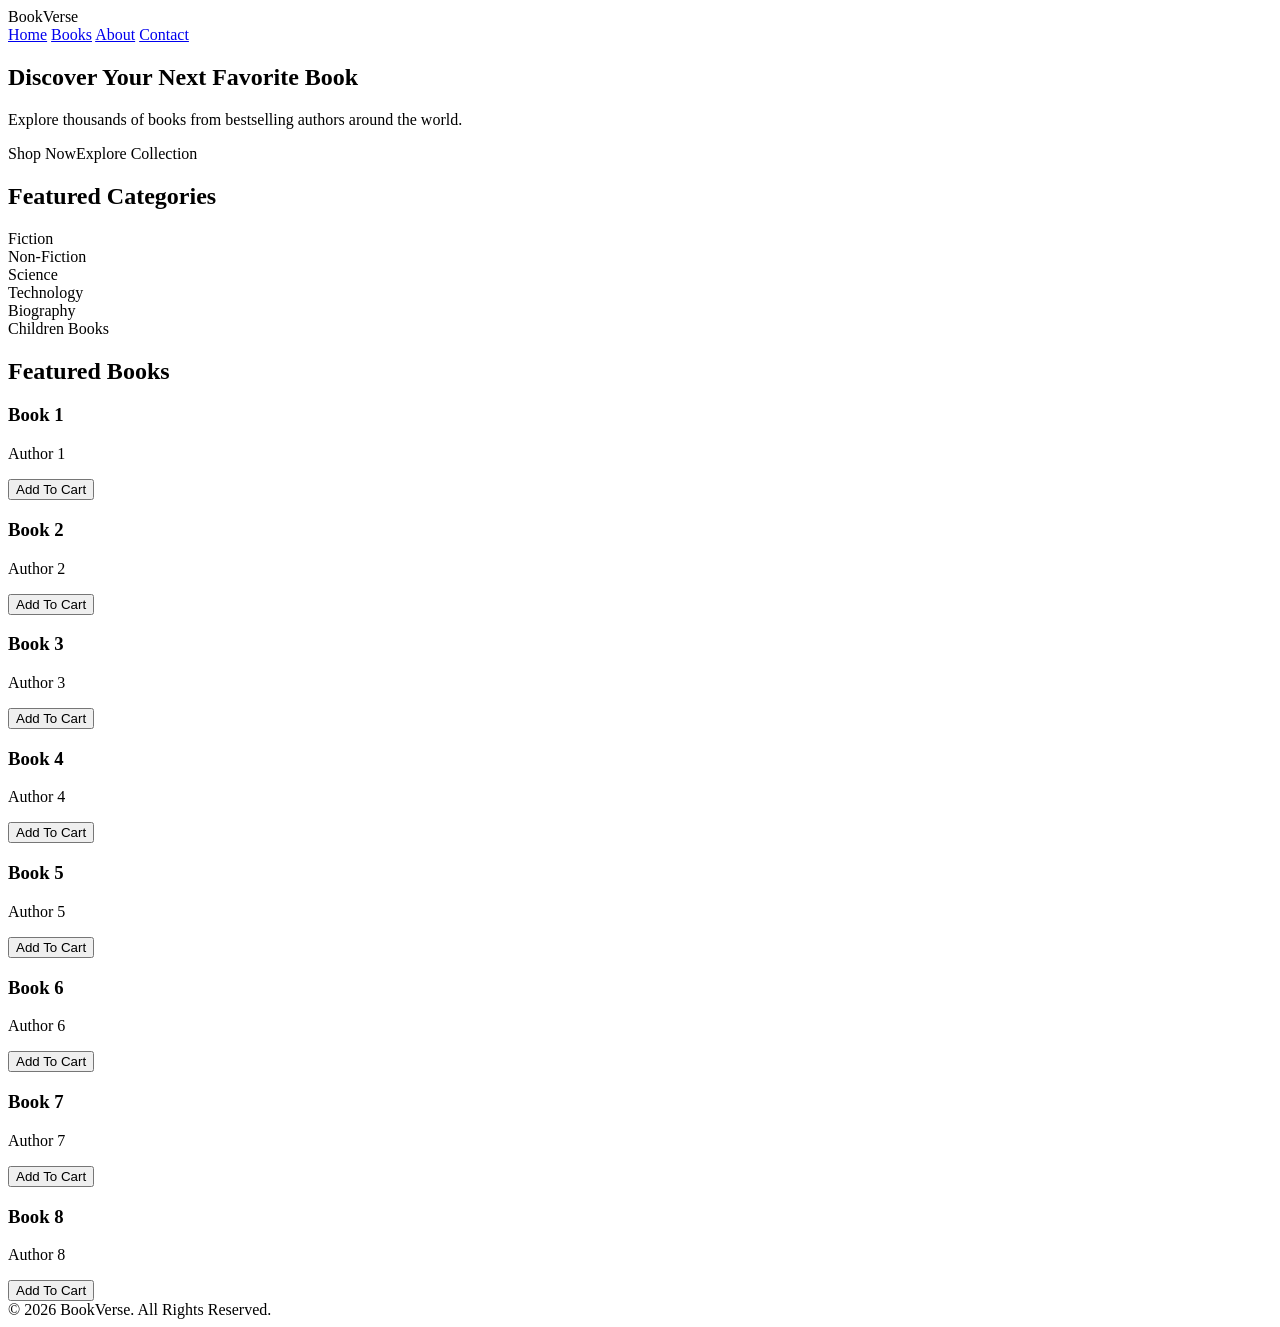
==== index.html @ 9cb07c69 "Create index.html" ====
<!DOCTYPE html>
<html>
    <head>
        <title>BookVerse</title>
        <link rel="stylesheet" href="css/style.css">
<script src="https://assets.adobedtm.com/4fa03d1212c6/268824ff8d4d/launch-7e3e0301c61a-development.min.js" async></script>
    </head>

<body>

<header><div class="logo">BookVerse</div>
<nav>
<a class="active" href="index.html">Home</a>
<a class="" href="books.html">Books</a>
<a class="" href="about.html">About</a>
<a class="" href="contact.html">Contact</a>
</nav></header>
<section class="hero"><div><h1>Discover Your Next Favorite Book</h1><p>Explore thousands of books from bestselling authors around the world.</p><a class="btn">Shop Now</a><a class="btn">Explore Collection</a></div></section>
<section class="section"><h2>Featured Categories</h2><div class="grid"><div class='card'>Fiction</div><div class='card'>Non-Fiction</div><div class='card'>Science</div><div class='card'>Technology</div><div class='card'>Biography</div><div class='card'>Children Books</div></div></section>
<section class="section"><h2>Featured Books</h2><div class="grid"><div class='card'><h3>Book 1</h3><p>Author 1</p><button>Add To Cart</button></div><div class='card'><h3>Book 2</h3><p>Author 2</p><button>Add To Cart</button></div><div class='card'><h3>Book 3</h3><p>Author 3</p><button>Add To Cart</button></div><div class='card'><h3>Book 4</h3><p>Author 4</p><button>Add To Cart</button></div><div class='card'><h3>Book 5</h3><p>Author 5</p><button>Add To Cart</button></div><div class='card'><h3>Book 6</h3><p>Author 6</p><button>Add To Cart</button></div><div class='card'><h3>Book 7</h3><p>Author 7</p><button>Add To Cart</button></div><div class='card'><h3>Book 8</h3><p>Author 8</p><button>Add To Cart</button></div></div></section>
<footer>
    © 2026 BookVerse. All Rights Reserved.
</footer>
<script src="js/script.js"></script>
</body>
</html>
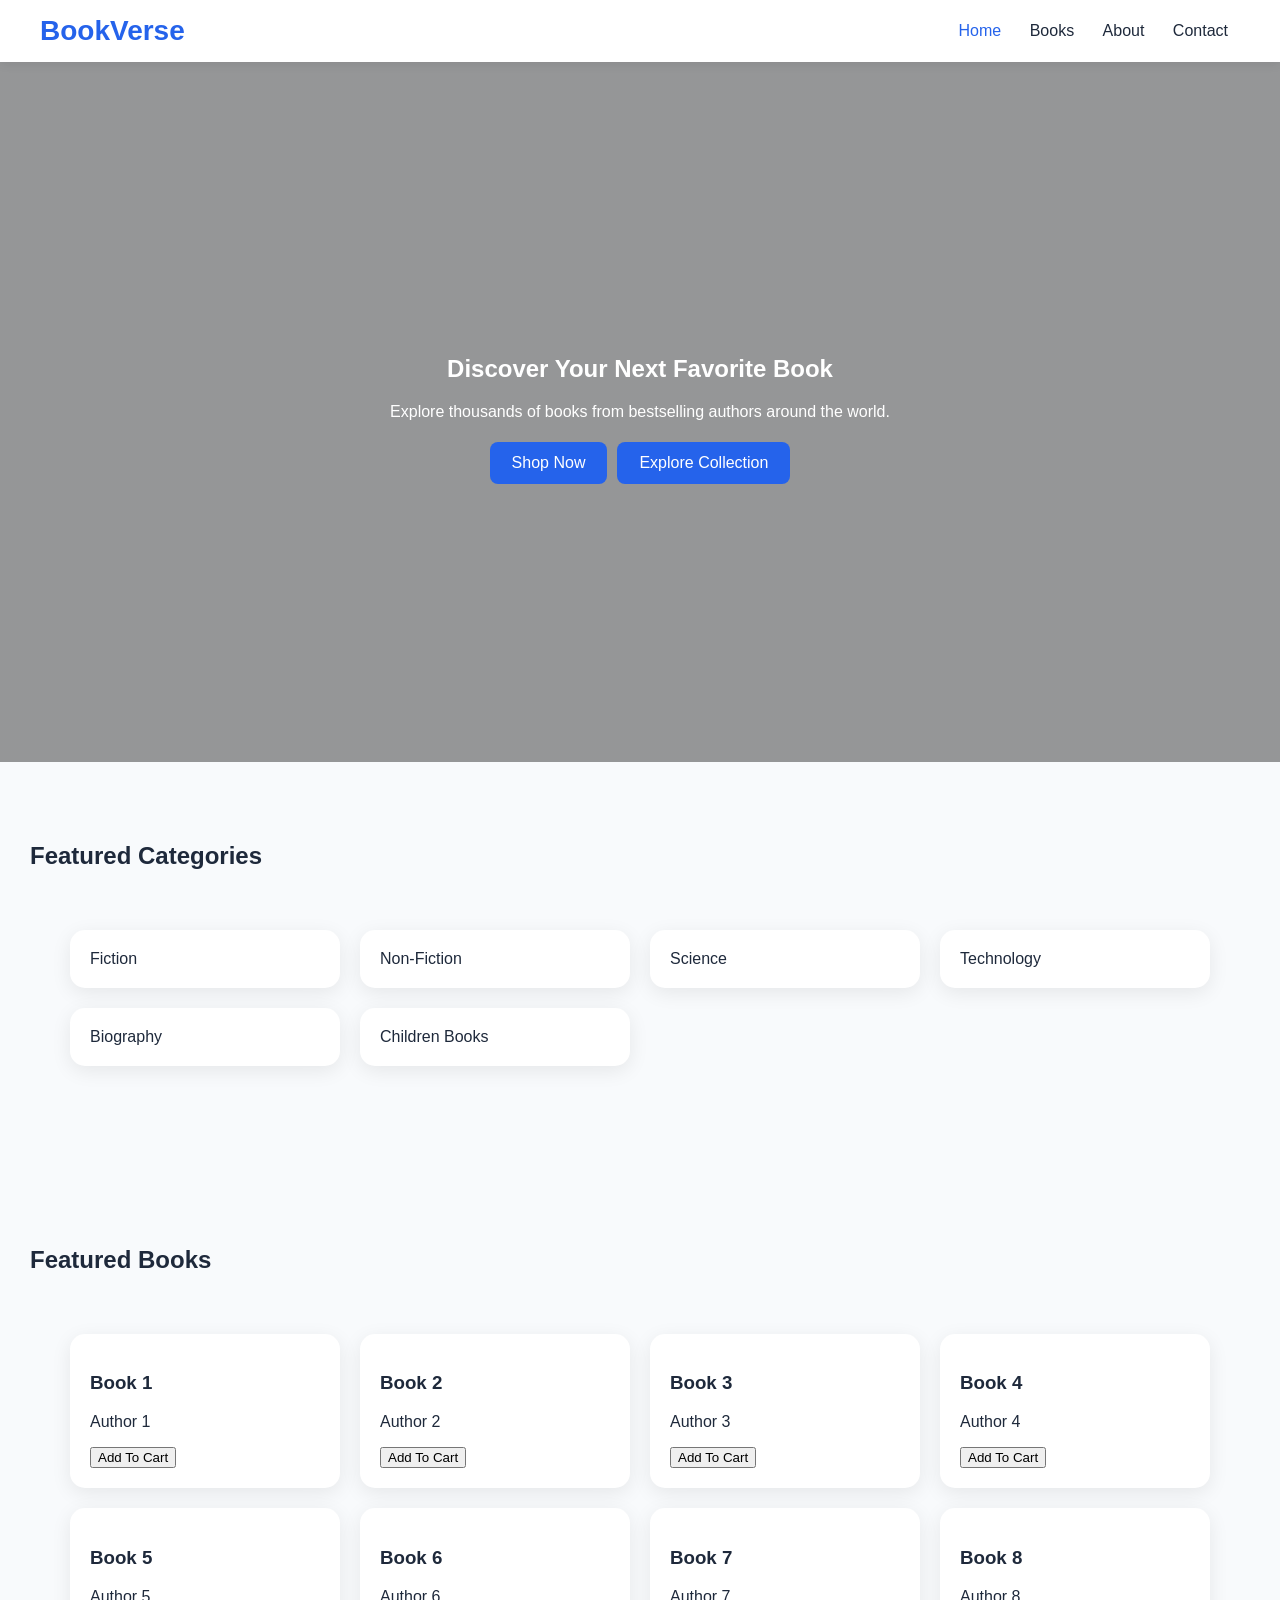
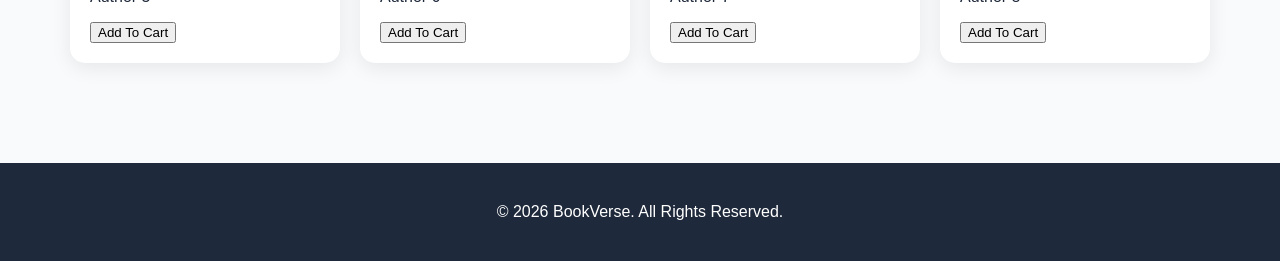
==== commit 8528f86c: "Update index.html" ====
--- a/index.html
+++ b/index.html
@@ -2,7 +2,7 @@
 <html>
     <head>
         <title>BookVerse</title>
-        <link rel="stylesheet" href="css/style.css">
+        <link rel="stylesheet" href="style.css">
 <script src="https://assets.adobedtm.com/4fa03d1212c6/268824ff8d4d/launch-7e3e0301c61a-development.min.js" async></script>
     </head>
 
--- a/style.css
+++ b/style.css
@@ -0,0 +1,14 @@
+
+body{font-family:Poppins,Arial,sans-serif;margin:0;background:#F8FAFC;color:#1E293B}
+header{position:sticky;top:0;background:rgba(255,255,255,.9);backdrop-filter:blur(10px);display:flex;justify-content:space-between;align-items:center;padding:15px 40px;z-index:1000;box-shadow:0 2px 10px rgba(0,0,0,.08)}
+.logo{font-size:28px;font-weight:700;color:#2563EB}
+nav a{margin:0 12px;text-decoration:none;color:#1E293B}
+nav a.active,nav a:hover{color:#2563EB}
+.hero{height:700px;background:linear-gradient(rgba(0,0,0,.4),rgba(0,0,0,.4)),url('https://images.unsplash.com/photo-1524995997946-a1c2e315a42f?auto=format&fit=crop&w=1400&q=80');background-size:cover;display:flex;align-items:center;justify-content:center;color:#fff;text-align:center}
+.btn{background:#2563EB;color:#fff;padding:12px 22px;border-radius:8px;text-decoration:none;margin:5px;display:inline-block}
+.grid{display:grid;grid-template-columns:repeat(auto-fit,minmax(250px,1fr));gap:20px;padding:40px}
+.card{background:#fff;padding:20px;border-radius:15px;box-shadow:0 5px 20px rgba(0,0,0,.08);transition:.3s}
+.card:hover{transform:translateY(-8px)}
+footer{background:#1E293B;color:#fff;padding:40px;text-align:center}
+.section{padding:60px 30px}
+input,textarea,select{width:100%;padding:12px;margin:8px 0}
